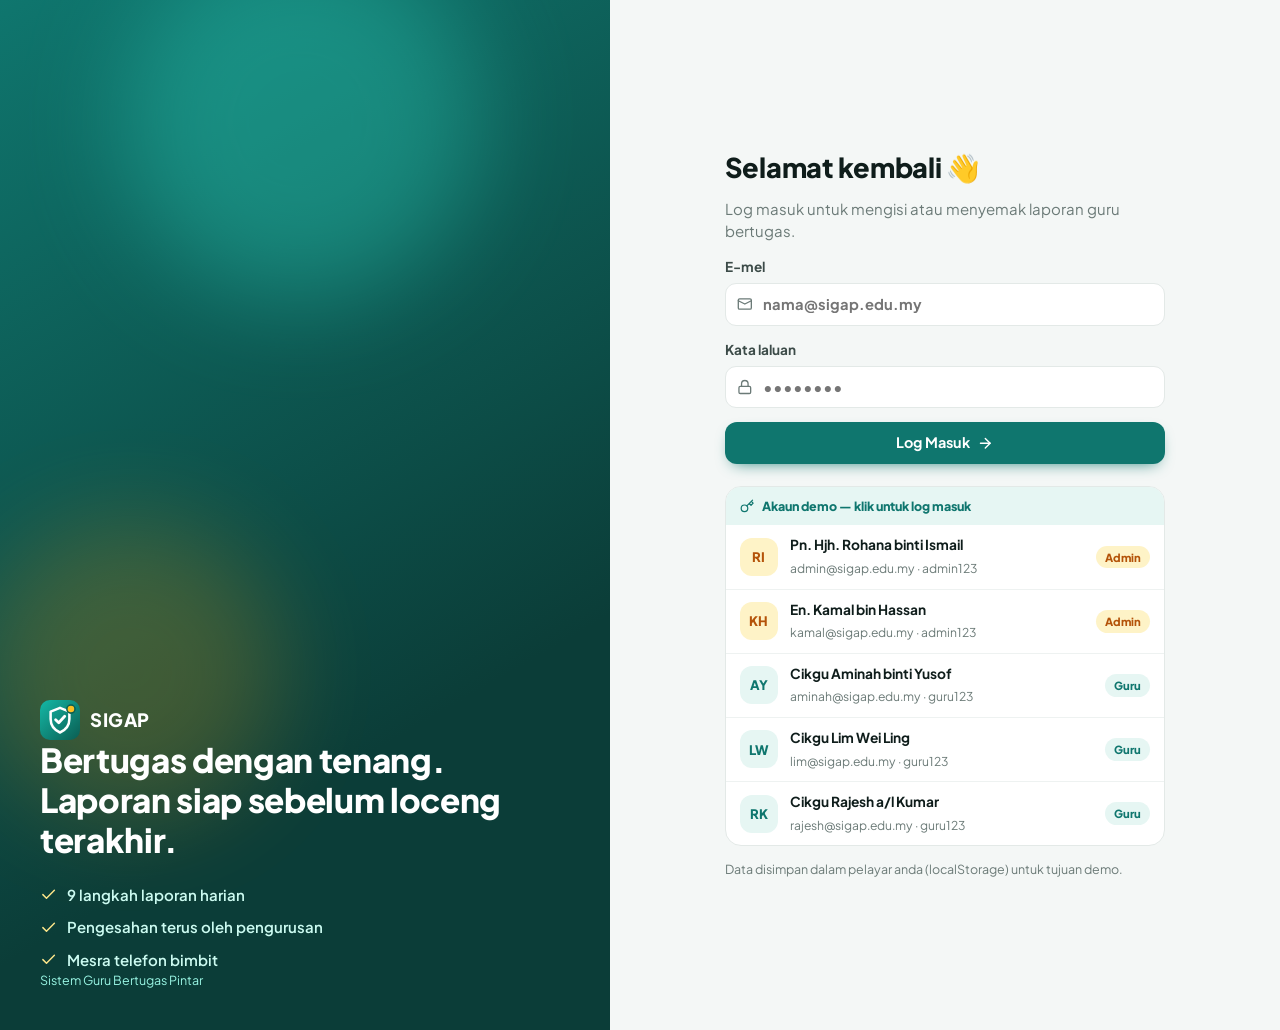
==== app.html @ 4aa81cdd "Bina SIGAP: sistem guru bertugas mingguan - Landing page dengan animasi (reveal, kiraan, tilt, marqu" ====
<!doctype html>
<html lang="ms">
<head>
  <meta charset="utf-8">
  <meta name="viewport" content="width=device-width, initial-scale=1, viewport-fit=cover">
  <title>Papan Pemuka · SIGAP</title>
  <meta name="theme-color" content="#0f766e">
  <link rel="icon" type="image/svg+xml" href="assets/img/favicon.svg">
  <link rel="preconnect" href="https://fonts.googleapis.com">
  <link rel="preconnect" href="https://fonts.gstatic.com" crossorigin>
  <link href="https://fonts.googleapis.com/css2?family=Plus+Jakarta+Sans:wght@400;500;600;700;800&display=swap" rel="stylesheet">
  <link rel="stylesheet" href="assets/css/app.css">
</head>
<body class="app">
  <aside class="sidebar" id="sidebar">
    <a href="#/dashboard" class="brand"><img src="assets/img/logo.svg" alt="" width="36" height="36"><span>SIGAP</span></a>
    <div class="school" id="schoolName"></div>
    <nav class="side-nav" id="sideNav" aria-label="Navigasi utama"></nav>
    <div class="side-user" id="sideUser"></div>
  </aside>

  <div class="main">
    <header class="topbar">
      <a href="#/dashboard" class="brand topbar-brand"><img src="assets/img/logo.svg" alt="" width="30" height="30"><span>SIGAP</span></a>
      <div class="topbar-title" id="pageTitle"></div>
      <div class="topbar-right">
        <span class="today-chip" id="todayChip"></span>
        <div class="menu-wrap">
          <button class="avatar-btn" id="avatarBtn" aria-haspopup="true" aria-expanded="false"></button>
          <div class="menu" id="userMenu" hidden></div>
        </div>
      </div>
    </header>
    <main class="view" id="view" tabindex="-1"></main>
  </div>

  <nav class="bottom-nav" id="bottomNav" aria-label="Navigasi mudah alih"></nav>

  <div class="modal-root" id="modalRoot" hidden></div>
  <div class="toasts" id="toasts" aria-live="polite"></div>

  <script src="assets/js/icons.js"></script>
  <script src="assets/js/data.js"></script>
  <script src="assets/js/app.js"></script>
</body>
</html>
---- assets/css/app.css ----
/* SIGAP — Papan pemuka & log masuk */
:root {
  --brand: #0f766e; --brand-2: #0d9488; --brand-soft: #e6f6f3; --brand-ink: #0b3d38;
  --accent: #f59e0b; --accent-soft: #fef3c7;
  --bg: #f4f7f6; --surface: #ffffff; --surface-2: #f8faf9; --line: #e3e9e7; --line-2: #eef2f1;
  --ink: #0f1d1b; --ink-2: #3c4b48; --muted: #6b7a77;
  --ok: #15803d; --ok-soft: #dcfce7; --warn: #b45309; --warn-soft: #fef3c7; --bad: #be123c; --bad-soft: #ffe4e6; --info: #1d4ed8; --info-soft: #dbeafe;
  --radius: 16px; --radius-sm: 10px;
  --shadow: 0 1px 2px rgba(16, 24, 40, .05), 0 6px 20px -8px rgba(16, 24, 40, .12);
  --shadow-lg: 0 24px 60px -20px rgba(16, 24, 40, .35);
  --ease: cubic-bezier(.2, .8, .2, 1);
  --side-w: 256px;
  color-scheme: light;
}
@media (prefers-color-scheme: dark) {
  :root:not([data-theme="light"]) {
    --brand: #2dd4bf; --brand-2: #5eead4; --brand-soft: #123a36; --brand-ink: #ccfbf1;
    --accent: #fbbf24; --accent-soft: #3b2c0a;
    --bg: #0b1211; --surface: #121b1a; --surface-2: #17211f; --line: #24312f; --line-2: #1c2826;
    --ink: #e7efed; --ink-2: #b9c6c3; --muted: #869490;
    --ok: #4ade80; --ok-soft: #12321f; --warn: #fbbf24; --warn-soft: #382a0c; --bad: #fb7185; --bad-soft: #3a1520; --info: #93c5fd; --info-soft: #172554;
    --shadow: 0 1px 2px rgba(0, 0, 0, .4), 0 6px 20px -8px rgba(0, 0, 0, .6);
    color-scheme: dark;
  }
}
* { box-sizing: border-box; }
html { -webkit-text-size-adjust: 100%; }
body { margin: 0; font-family: 'Plus Jakarta Sans', system-ui, -apple-system, Segoe UI, Roboto, sans-serif; background: var(--bg); color: var(--ink); line-height: 1.5; -webkit-font-smoothing: antialiased; font-size: 15px; }
a { color: inherit; text-decoration: none; }
h1, h2, h3, h4 { margin: 0; line-height: 1.2; letter-spacing: -.01em; }
p { margin: 0; }
.ic { width: 1.15em; height: 1.15em; flex: none; vertical-align: -.2em; }
.muted { color: var(--muted); }
.tiny { font-size: .78rem; }
.num { font-variant-numeric: tabular-nums; }
[hidden] { display: none !important; }

/* ---------- Butang ---------- */
.btn { display: inline-flex; align-items: center; justify-content: center; gap: .45em; font: inherit; font-weight: 700; font-size: .9rem; border-radius: 12px; padding: .62em 1.05em; border: 1px solid transparent; cursor: pointer; transition: transform .15s var(--ease), background .2s, box-shadow .2s, border-color .2s; white-space: nowrap; color: var(--ink); background: var(--surface); }
.btn:active { transform: scale(.97); }
.btn:disabled { opacity: .5; cursor: not-allowed; }
.btn-primary { background: var(--brand); color: #fff; box-shadow: 0 6px 16px -8px var(--brand); }
@media (prefers-color-scheme: dark) { :root:not([data-theme="light"]) .btn-primary { color: #04201d; } }
.btn-primary:hover:not(:disabled) { background: var(--brand-2); }
.btn-outline { border-color: var(--line); }
.btn-outline:hover { border-color: var(--brand); color: var(--brand); }
.btn-ghost { background: transparent; }
.btn-ghost:hover { background: var(--line-2); }
.btn-danger { background: var(--bad-soft); color: var(--bad); }
.btn-ok { background: var(--ok); color: #fff; }
.btn-sm { padding: .42em .75em; font-size: .82rem; border-radius: 10px; }
.btn-block { width: 100%; }
.btn-icon { padding: .5em; border-radius: 10px; }
.btn-icon .ic { width: 1.1em; height: 1.1em; }

/* ---------- Brand ---------- */
.brand { display: inline-flex; align-items: center; gap: 10px; font-weight: 800; font-size: 1.15rem; letter-spacing: .03em; }
.brand.light { color: #fff; }

/* ---------- Susun atur aplikasi ---------- */
.app { min-height: 100vh; }
.sidebar { position: fixed; inset: 0 auto 0 0; width: var(--side-w); background: var(--surface); border-right: 1px solid var(--line); padding: 20px 16px; display: flex; flex-direction: column; gap: 6px; z-index: 30; }
.sidebar .brand { padding: 4px 8px; }
.school { margin: 6px 8px 18px; font-size: .78rem; color: var(--muted); font-weight: 600; }
.side-nav { display: flex; flex-direction: column; gap: 4px; flex: 1; }
.side-nav a { display: flex; align-items: center; gap: 12px; padding: 10px 12px; border-radius: 12px; font-weight: 600; color: var(--ink-2); transition: background .2s, color .2s; position: relative; }
.side-nav a:hover { background: var(--line-2); color: var(--ink); }
.side-nav a.active { background: var(--brand-soft); color: var(--brand); }
.side-nav a.active::before { content: ''; position: absolute; left: -16px; top: 8px; bottom: 8px; width: 4px; border-radius: 0 4px 4px 0; background: var(--brand); }
.nav-badge { margin-left: auto; background: var(--accent); color: #2b1d02; font-size: .7rem; font-weight: 800; padding: 1px 7px; border-radius: 999px; }
.side-user { display: flex; align-items: center; gap: 10px; padding: 12px 8px 4px; border-top: 1px solid var(--line); }
.side-user .who { min-width: 0; flex: 1; }
.side-user b { display: block; font-size: .85rem; white-space: nowrap; overflow: hidden; text-overflow: ellipsis; }
.side-user small { color: var(--muted); font-size: .75rem; }

.main { margin-left: var(--side-w); min-height: 100vh; display: flex; flex-direction: column; }
.topbar { position: sticky; top: 0; z-index: 20; display: flex; align-items: center; gap: 16px; padding: 14px 28px; background: var(--bg); border-bottom: 1px solid transparent; }
.topbar.scrolled { border-bottom-color: var(--line); }
.topbar-brand { display: none; }
.topbar-title { font-weight: 800; font-size: 1.05rem; flex: 1; min-width: 0; white-space: nowrap; overflow: hidden; text-overflow: ellipsis; }
.topbar-right { display: flex; align-items: center; gap: 12px; }
.today-chip { font-size: .8rem; font-weight: 600; color: var(--muted); background: var(--surface); border: 1px solid var(--line); padding: 6px 12px; border-radius: 999px; }
.avatar { display: inline-grid; place-items: center; width: 38px; height: 38px; border-radius: 12px; background: var(--brand-soft); color: var(--brand); font-weight: 800; font-size: .82rem; flex: none; }
.avatar.av-admin { background: var(--accent-soft); color: var(--warn); }
.avatar.sm { width: 30px; height: 30px; font-size: .7rem; border-radius: 9px; }
.avatar-btn { border: 0; padding: 0; background: none; cursor: pointer; border-radius: 12px; }
.avatar-btn:focus-visible { outline: 2px solid var(--brand); outline-offset: 2px; }
.menu-wrap { position: relative; }
.menu { position: absolute; right: 0; top: calc(100% + 8px); width: 240px; background: var(--surface); border: 1px solid var(--line); border-radius: 14px; box-shadow: var(--shadow-lg); padding: 8px; animation: pop .18s var(--ease); }
.menu-head { padding: 8px 10px 10px; border-bottom: 1px solid var(--line); margin-bottom: 6px; }
.menu-head b { display: block; font-size: .88rem; }
.menu-head small { color: var(--muted); }
.menu a, .menu button { display: flex; width: 100%; align-items: center; gap: 10px; padding: 9px 10px; border-radius: 10px; font: inherit; font-weight: 600; font-size: .88rem; background: none; border: 0; color: var(--ink-2); cursor: pointer; text-align: left; }
.menu a:hover, .menu button:hover { background: var(--line-2); color: var(--ink); }
.menu .danger { color: var(--bad); }
@keyframes pop { from { opacity: 0; transform: translateY(-6px) scale(.98); } }

.view { padding: 8px 28px 48px; width: 100%; max-width: 1240px; outline: none; }
.view > * { animation: viewIn .35s var(--ease) both; }
@keyframes viewIn { from { opacity: 0; transform: translateY(8px); } }

.bottom-nav { display: none; }

/* ---------- Kepala halaman ---------- */
.page-head { display: flex; align-items: flex-end; justify-content: space-between; gap: 16px; flex-wrap: wrap; margin: 8px 0 22px; }
.page-head h1 { font-size: 1.55rem; font-weight: 800; }
.page-head p { color: var(--muted); margin-top: 4px; }
.page-actions { display: flex; gap: 8px; flex-wrap: wrap; }
.back-link { display: inline-flex; align-items: center; gap: 4px; color: var(--muted); font-weight: 600; font-size: .85rem; margin-bottom: 8px; }
.back-link:hover { color: var(--brand); }

/* ---------- Kad ---------- */
.card { background: var(--surface); border: 1px solid var(--line); border-radius: var(--radius); box-shadow: var(--shadow); }
.card-pad { padding: 20px; }
.card-head { display: flex; align-items: center; justify-content: space-between; gap: 12px; padding: 16px 20px; border-bottom: 1px solid var(--line); }
.card-head h2, .card-head h3 { font-size: 1rem; font-weight: 800; display: flex; align-items: center; gap: 8px; }
.card-head h2 .ic, .card-head h3 .ic { color: var(--brand); }
.card-body { padding: 16px 20px; }
.grid { display: grid; gap: 18px; }
.g-2 { grid-template-columns: repeat(2, minmax(0, 1fr)); }
.g-3 { grid-template-columns: repeat(3, minmax(0, 1fr)); }
.g-4 { grid-template-columns: repeat(4, minmax(0, 1fr)); }
.g-main { grid-template-columns: minmax(0, 1.6fr) minmax(0, 1fr); }
.stack { display: grid; gap: 18px; align-content: start; }

/* KPI */
.kpi { padding: 18px; display: flex; flex-direction: column; gap: 10px; position: relative; overflow: hidden; }
.kpi-top { display: flex; align-items: center; justify-content: space-between; }
.kpi-top span { font-size: .82rem; font-weight: 700; color: var(--muted); }
.kpi-ic { width: 36px; height: 36px; display: grid; place-items: center; border-radius: 11px; background: var(--brand-soft); color: var(--brand); }
.kpi-ic.warn { background: var(--warn-soft); color: var(--warn); }
.kpi-ic.bad { background: var(--bad-soft); color: var(--bad); }
.kpi-ic.info { background: var(--info-soft); color: var(--info); }
.kpi strong { font-size: 1.85rem; font-weight: 800; line-height: 1; font-variant-numeric: tabular-nums; }
.kpi small { color: var(--muted); font-size: .8rem; }

/* Hero kad guru */
.duty-hero { background: linear-gradient(135deg, #0f766e, #0b3d38); color: #fff; border: 0; position: relative; overflow: hidden; }
.duty-hero::after { content: ''; position: absolute; width: 320px; height: 320px; border-radius: 50%; background: radial-gradient(circle, rgba(45, 212, 191, .45), transparent 70%); top: -140px; right: -80px; pointer-events: none; }
.duty-hero .card-pad { position: relative; z-index: 1; }
.duty-hero h2 { font-size: 1.35rem; font-weight: 800; margin: 6px 0 4px; }
.duty-hero p { color: #ccfbf1; }
.duty-eyebrow { display: inline-flex; align-items: center; gap: 6px; font-size: .75rem; font-weight: 800; letter-spacing: .1em; text-transform: uppercase; color: #fde68a; }
.partners { display: flex; flex-wrap: wrap; gap: 8px; margin-top: 14px; }
.partner { display: inline-flex; align-items: center; gap: 8px; background: rgba(255, 255, 255, .12); border-radius: 999px; padding: 4px 12px 4px 4px; font-size: .8rem; font-weight: 600; }
.partner .avatar { background: rgba(255, 255, 255, .2); color: #fff; }
.days { display: grid; grid-template-columns: repeat(5, minmax(0, 1fr)); gap: 10px; margin-top: 20px; }
.day { background: rgba(255, 255, 255, .1); border: 1px solid rgba(255, 255, 255, .14); border-radius: 14px; padding: 12px; display: flex; flex-direction: column; gap: 8px; color: #fff; transition: transform .2s var(--ease), background .2s; min-width: 0; }
a.day:hover { transform: translateY(-3px); background: rgba(255, 255, 255, .18); }
.day.today { background: #fff; color: var(--ink); border-color: #fff; box-shadow: 0 10px 30px -10px rgba(0, 0, 0, .5); }
@media (prefers-color-scheme: dark) { :root:not([data-theme="light"]) .day.today { color: #0f1d1b; } }
.day-top { display: flex; justify-content: space-between; align-items: baseline; gap: 4px; }
.day-name { font-weight: 800; font-size: .9rem; }
.day-date { font-size: .75rem; opacity: .8; }
.day-act { margin-top: auto; font-size: .78rem; font-weight: 700; display: flex; align-items: center; gap: 4px; }
.day .status { align-self: flex-start; max-width: 100%; overflow: hidden; text-overflow: ellipsis; }
.day.locked { opacity: .55; }

/* ---------- Status chip ---------- */
.status { display: inline-flex; align-items: center; gap: 6px; font-size: .74rem; font-weight: 700; padding: 3px 10px; border-radius: 999px; white-space: nowrap; }
.status::before { content: ''; width: 6px; height: 6px; border-radius: 50%; background: currentColor; }
.s-ok { background: var(--ok-soft); color: var(--ok); }
.s-warn { background: var(--warn-soft); color: var(--warn); }
.s-bad { background: var(--bad-soft); color: var(--bad); }
.s-muted { background: var(--line-2); color: var(--ink-2); }
.s-ghost { background: transparent; color: var(--muted); border: 1px dashed var(--line); }
.duty-hero .s-ghost { color: #ccfbf1; border-color: rgba(255, 255, 255, .3); }
.tag { display: inline-flex; align-items: center; gap: 4px; font-size: .74rem; font-weight: 700; padding: 2px 9px; border-radius: 999px; background: var(--line-2); color: var(--ink-2); white-space: nowrap; }
.tag.brand { background: var(--brand-soft); color: var(--brand); }
.tag.warn { background: var(--warn-soft); color: var(--warn); }
.tag.bad { background: var(--bad-soft); color: var(--bad); }
.tag.ok { background: var(--ok-soft); color: var(--ok); }

/* ---------- Senarai ---------- */
.list { display: flex; flex-direction: column; }
.list-item { display: flex; align-items: center; gap: 12px; padding: 12px 20px; border-top: 1px solid var(--line-2); transition: background .15s; }
.list-item:first-child { border-top: 0; }
a.list-item:hover { background: var(--surface-2); }
.list-item .grow { flex: 1; min-width: 0; }
.list-item b { display: block; font-size: .9rem; }
.list-item small { color: var(--muted); font-size: .8rem; }
.date-box { width: 46px; flex: none; text-align: center; border-radius: 12px; background: var(--brand-soft); color: var(--brand); padding: 5px 0; line-height: 1.1; }
.date-box b { font-size: 1.1rem; display: block; }
.date-box small { font-size: .66rem; font-weight: 700; text-transform: uppercase; color: inherit; }
.empty { text-align: center; padding: 36px 20px; color: var(--muted); }
.empty .ic { width: 40px; height: 40px; padding: 9px; border-radius: 12px; background: var(--line-2); margin-bottom: 8px; }
.empty b { display: block; color: var(--ink); margin-bottom: 2px; }

/* ---------- Jadual ---------- */
.table-wrap { overflow-x: auto; }
table.t { width: 100%; border-collapse: collapse; font-size: .88rem; }
.t th { text-align: left; font-size: .74rem; text-transform: uppercase; letter-spacing: .05em; color: var(--muted); font-weight: 700; padding: 10px 14px; background: var(--surface-2); border-bottom: 1px solid var(--line); white-space: nowrap; }
.t td { padding: 11px 14px; border-bottom: 1px solid var(--line-2); vertical-align: middle; }
.t tr:last-child td { border-bottom: 0; }
.t tbody tr { transition: background .15s; }
.t tbody tr.clickable { cursor: pointer; }
.t tbody tr.clickable:hover { background: var(--surface-2); }
.t .r { text-align: right; }
.t tfoot td { font-weight: 800; background: var(--surface-2); border-top: 1px solid var(--line); }

/* ---------- Borang ---------- */
.form { display: grid; gap: 14px; }
.field { display: grid; gap: 6px; font-size: .85rem; font-weight: 700; color: var(--ink-2); min-width: 0; }
.field > span small { font-weight: 500; color: var(--muted); }
input, select, textarea { font: inherit; font-size: .92rem; color: var(--ink); background: var(--surface); border: 1px solid var(--line); border-radius: 11px; padding: .62em .8em; width: 100%; transition: border-color .2s, box-shadow .2s; min-width: 0; }
textarea { resize: vertical; min-height: 84px; }
input:focus, select:focus, textarea:focus { outline: none; border-color: var(--brand); box-shadow: 0 0 0 4px color-mix(in srgb, var(--brand) 18%, transparent); }
input[readonly] { background: var(--surface-2); color: var(--muted); }
input.invalid { border-color: var(--bad); box-shadow: 0 0 0 4px color-mix(in srgb, var(--bad) 15%, transparent); }
.input-ic { position: relative; }
.input-ic .ic { position: absolute; left: 12px; top: 50%; transform: translateY(-50%); color: var(--muted); }
.input-ic input { padding-left: 2.5em; }
.form-row { display: grid; gap: 12px; grid-template-columns: repeat(auto-fit, minmax(160px, 1fr)); }
.form-error { color: var(--bad); background: var(--bad-soft); padding: 10px 12px; border-radius: 10px; font-size: .85rem; font-weight: 600; }
.check { display: flex; gap: 12px; align-items: flex-start; padding: 14px 16px; border: 1px solid var(--line); border-radius: 12px; cursor: pointer; font-weight: 600; font-size: .9rem; background: var(--surface-2); }
.check input { width: 20px; height: 20px; flex: none; margin: 1px 0 0; accent-color: var(--brand); }
.check:has(input:checked) { border-color: var(--brand); background: var(--brand-soft); }
.search { position: relative; flex: 1; min-width: 180px; max-width: 320px; }
.search .ic { position: absolute; left: 11px; top: 50%; transform: translateY(-50%); color: var(--muted); }
.search input { padding-left: 2.3em; }
.filters { display: flex; gap: 8px; flex-wrap: wrap; align-items: center; margin-bottom: 14px; }
.chips { display: flex; gap: 6px; overflow-x: auto; scrollbar-width: none; padding-bottom: 2px; }
.chips::-webkit-scrollbar { display: none; }
.chip-btn { font: inherit; font-size: .82rem; font-weight: 700; padding: 7px 13px; border-radius: 999px; border: 1px solid var(--line); background: var(--surface); color: var(--ink-2); cursor: pointer; white-space: nowrap; }
.chip-btn.on { background: var(--ink); color: var(--surface); border-color: var(--ink); }
.chip-btn .cnt { opacity: .6; margin-left: 4px; }

/* Segmen */
.seg { display: inline-grid; grid-auto-flow: column; grid-auto-columns: 1fr; background: var(--line-2); border-radius: 11px; padding: 3px; gap: 3px; width: 100%; }
.seg label { position: relative; cursor: pointer; }
.seg input { position: absolute; opacity: 0; pointer-events: none; }
.seg span { display: block; text-align: center; padding: 7px 6px; border-radius: 9px; font-size: .8rem; font-weight: 700; color: var(--muted); transition: background .2s, color .2s; }
.seg input:checked + span { background: var(--surface); color: var(--ink); box-shadow: var(--shadow); }
.seg input:checked + span.v-ok { color: var(--ok); }
.seg input:checked + span.v-warn { color: var(--warn); }
.seg input:checked + span.v-bad { background: var(--bad); color: #fff; }
.seg input:focus-visible + span { outline: 2px solid var(--brand); }

/* ---------- Wizard ---------- */
.wiz-head { display: flex; justify-content: space-between; align-items: flex-start; gap: 12px; flex-wrap: wrap; margin-bottom: 18px; }
.wiz-head h1 { font-size: 1.45rem; font-weight: 800; }
.save-state { font-size: .8rem; color: var(--muted); display: inline-flex; align-items: center; gap: 6px; }
.save-state .dot { width: 8px; height: 8px; border-radius: 50%; background: var(--ok); }
.save-state.saving .dot { background: var(--accent); animation: blink .8s infinite; }
@keyframes blink { 50% { opacity: .3; } }
.wizard { display: grid; grid-template-columns: 260px minmax(0, 1fr); gap: 20px; align-items: start; }
.stepper { list-style: none; margin: 0; padding: 10px; position: sticky; top: 76px; }
.stepper li button { display: flex; align-items: center; gap: 12px; width: 100%; padding: 9px 10px; border: 0; background: none; font: inherit; font-weight: 600; font-size: .86rem; color: var(--ink-2); border-radius: 11px; cursor: pointer; text-align: left; }
.stepper li button:hover { background: var(--line-2); }
.stepper .sn { width: 28px; height: 28px; flex: none; border-radius: 9px; display: grid; place-items: center; font-size: .78rem; font-weight: 800; background: var(--line-2); color: var(--muted); transition: background .25s, color .25s; }
.stepper li.done .sn { background: var(--brand-soft); color: var(--brand); }
.stepper li.cur button { background: var(--brand-soft); color: var(--brand); }
.stepper li.cur .sn { background: var(--brand); color: #fff; }
.stepper .cnt { margin-left: auto; font-size: .72rem; color: var(--muted); font-weight: 700; }
.progress { height: 6px; background: var(--line-2); border-radius: 6px; overflow: hidden; margin: 6px 10px 12px; }
.progress span { display: block; height: 100%; background: linear-gradient(90deg, var(--brand), var(--accent)); border-radius: 6px; transition: width .4s var(--ease); }
.step-panel { min-height: 420px; display: flex; flex-direction: column; }
.step-panel .card-body { flex: 1; }
.step-title { display: flex; gap: 14px; align-items: center; padding: 20px; border-bottom: 1px solid var(--line); }
.step-title .sic { width: 46px; height: 46px; border-radius: 14px; background: var(--brand-soft); color: var(--brand); display: grid; place-items: center; flex: none; }
.step-title .sic .ic { width: 22px; height: 22px; }
.step-title small { color: var(--brand); font-weight: 800; font-size: .72rem; letter-spacing: .08em; text-transform: uppercase; }
.step-title h2 { font-size: 1.15rem; font-weight: 800; }
.step-title p { color: var(--muted); font-size: .85rem; }
.step-body { padding: 20px; display: grid; gap: 18px; animation: slideIn .3s var(--ease); }
.step-body.back { animation-name: slideBack; }
.step-body.still { animation: none; }
@keyframes slideIn { from { opacity: 0; transform: translateX(16px); } }
@keyframes slideBack { from { opacity: 0; transform: translateX(-16px); } }
.step-foot { display: flex; justify-content: space-between; gap: 10px; padding: 14px 20px; border-top: 1px solid var(--line); background: var(--surface-2); border-radius: 0 0 var(--radius) var(--radius); }
.step-foot .right { display: flex; gap: 8px; }
.mini-stats { display: grid; grid-template-columns: repeat(auto-fit, minmax(120px, 1fr)); gap: 10px; }
.mini { background: var(--surface-2); border: 1px solid var(--line); border-radius: 12px; padding: 12px 14px; }
.mini small { color: var(--muted); font-weight: 700; font-size: .74rem; display: block; }
.mini b { font-size: 1.35rem; font-weight: 800; font-variant-numeric: tabular-nums; }
.mini b.ok { color: var(--ok); } .mini b.bad { color: var(--bad); }

/* Baris boleh ulang */
.rows { display: grid; gap: 10px; }
.row-card { border: 1px solid var(--line); border-radius: 14px; padding: 14px; display: grid; gap: 10px; background: var(--surface-2); position: relative; animation: pop .25s var(--ease); }
.row-card .row-head { display: flex; align-items: center; justify-content: space-between; font-weight: 800; font-size: .8rem; color: var(--muted); }
.row-grid { display: grid; gap: 10px; grid-template-columns: repeat(auto-fit, minmax(150px, 1fr)); }
.row-grid .field { font-size: .76rem; }
.add-row { border: 1.5px dashed var(--line); background: transparent; border-radius: 14px; padding: 14px; font: inherit; font-weight: 700; color: var(--brand); cursor: pointer; display: flex; justify-content: center; align-items: center; gap: 8px; transition: border-color .2s, background .2s; }
.add-row:hover { border-color: var(--brand); background: var(--brand-soft); }
.none-note { display: flex; align-items: center; gap: 10px; padding: 14px; border-radius: 12px; background: var(--surface-2); color: var(--muted); font-size: .88rem; font-weight: 600; }

/* Kelas (kehadiran pelajar) */
.class-grid { display: grid; grid-template-columns: repeat(auto-fill, minmax(200px, 1fr)); gap: 10px; }
.class-card { border: 1px solid var(--line); border-radius: 14px; padding: 12px 14px; display: grid; grid-template-columns: 1fr auto; gap: 4px 10px; align-items: center; background: var(--surface); }
.class-card b { font-size: .92rem; }
.class-card small { color: var(--muted); font-size: .76rem; grid-column: 1; }
.class-card input { width: 76px; grid-row: span 2; grid-column: 2; text-align: center; font-weight: 800; font-variant-numeric: tabular-nums; }
.class-card .pbar { grid-column: 1 / -1; height: 4px; border-radius: 4px; background: var(--line-2); overflow: hidden; margin-top: 4px; }
.class-card .pbar span { display: block; height: 100%; background: var(--brand); transition: width .3s var(--ease); }
.class-card.warn .pbar span { background: var(--accent); }

/* Aspek sekitar */
.aspek-list { display: grid; gap: 10px; }
.aspek { border: 1px solid var(--line); border-radius: 14px; padding: 12px 14px; display: grid; grid-template-columns: minmax(0, 1fr) minmax(0, 300px); gap: 10px 16px; align-items: center; background: var(--surface); transition: border-color .2s, background .2s; }
.aspek b { font-size: .9rem; }
.aspek .note { grid-column: 1 / -1; }
.aspek.flag { border-color: color-mix(in srgb, var(--bad) 40%, transparent); background: color-mix(in srgb, var(--bad-soft) 45%, var(--surface)); }

/* Pengesahan / timeline */
.timeline { list-style: none; padding: 0; margin: 0; display: grid; gap: 0; }
.timeline li { display: grid; grid-template-columns: 32px 1fr; gap: 12px; position: relative; padding-bottom: 18px; }
.timeline li:last-child { padding-bottom: 0; }
.timeline li::before { content: ''; position: absolute; left: 15px; top: 30px; bottom: 0; width: 2px; background: var(--line); }
.timeline li:last-child::before { display: none; }
.tl-dot { width: 32px; height: 32px; border-radius: 50%; display: grid; place-items: center; background: var(--line-2); color: var(--muted); z-index: 1; }
.tl-dot .ic { width: 16px; height: 16px; }
.timeline li.done .tl-dot { background: var(--brand); color: #fff; }
.timeline li.bad .tl-dot { background: var(--bad); color: #fff; }
.timeline li.wait .tl-dot { background: var(--accent-soft); color: var(--warn); }
.timeline b { display: block; font-size: .9rem; }
.timeline small { color: var(--muted); }
.callout { border-radius: 14px; padding: 14px 16px; display: flex; gap: 12px; align-items: flex-start; font-size: .88rem; }
.callout .ic { margin-top: 2px; }
.callout b { display: block; }
.callout.bad { background: var(--bad-soft); color: var(--bad); }
.callout.ok { background: var(--ok-soft); color: var(--ok); }
.callout.warn { background: var(--warn-soft); color: var(--warn); }
.callout.info { background: var(--brand-soft); color: var(--brand); }
.callout p { color: var(--ink-2); margin-top: 2px; }

/* Tamat */
.finish { text-align: center; padding: 10px 0 4px; }
.finish-ic { width: 84px; height: 84px; margin: 0 auto 14px; border-radius: 50%; background: var(--brand-soft); color: var(--brand); display: grid; place-items: center; position: relative; }
.finish-ic .ic { width: 40px; height: 40px; }
.finish-ic.pop { animation: popin .6s var(--ease); }
.finish-ic.pop::after { content: ''; position: absolute; inset: -6px; border-radius: 50%; border: 3px solid var(--brand); animation: ripple 1.2s var(--ease) .2s both; }
@keyframes popin { 0% { transform: scale(.4); opacity: 0; } 60% { transform: scale(1.1); } }
@keyframes ripple { from { transform: scale(.8); opacity: 1; } to { transform: scale(1.5); opacity: 0; } }
.finish h2 { font-size: 1.3rem; font-weight: 800; }
.finish p { color: var(--muted); margin: 6px auto 0; max-width: 460px; }
.sum-grid { display: grid; grid-template-columns: repeat(auto-fill, minmax(180px, 1fr)); gap: 10px; }
.sum { display: flex; gap: 10px; align-items: center; border: 1px solid var(--line); border-radius: 14px; padding: 12px; text-align: left; background: var(--surface); }
.sum .si { width: 36px; height: 36px; border-radius: 10px; background: var(--brand-soft); color: var(--brand); display: grid; place-items: center; flex: none; }
.sum small { color: var(--muted); font-size: .74rem; display: block; font-weight: 700; }
.sum b { font-size: .95rem; }
.confetti { position: fixed; inset: 0; pointer-events: none; z-index: 90; overflow: hidden; }
.confetti i { position: absolute; top: -12px; width: 8px; height: 14px; border-radius: 2px; animation: fall 1.8s cubic-bezier(.3, .6, .4, 1) forwards; }
@keyframes fall { to { transform: translate(var(--x), 105vh) rotate(var(--r)); opacity: .2; } }

/* ---------- Lihat laporan ---------- */
.report-meta { display: grid; grid-template-columns: repeat(auto-fit, minmax(170px, 1fr)); gap: 12px; }
.meta small { color: var(--muted); font-size: .74rem; font-weight: 700; text-transform: uppercase; letter-spacing: .05em; display: block; }
.meta b { font-size: .92rem; }
.sec { break-inside: avoid; }
.sec .card-head .secn { width: 26px; height: 26px; border-radius: 8px; background: var(--brand); color: #fff; display: grid; place-items: center; font-size: .75rem; font-weight: 800; }
.kv { display: grid; grid-template-columns: repeat(auto-fit, minmax(130px, 1fr)); gap: 10px; margin-bottom: 12px; }
.note-box { background: var(--surface-2); border-left: 3px solid var(--brand); padding: 10px 12px; border-radius: 0 10px 10px 0; font-size: .88rem; color: var(--ink-2); margin-top: 10px; }
.verify-box { border: 2px solid var(--brand); border-radius: var(--radius); padding: 18px; display: grid; gap: 12px; background: var(--brand-soft); }
.verify-box h3 { font-size: 1rem; font-weight: 800; display: flex; gap: 8px; align-items: center; }
.verify-actions { display: flex; gap: 8px; flex-wrap: wrap; }
.print-only { display: none; }

/* ---------- Carta ---------- */
.chart { position: relative; }
.chart svg { display: block; width: 100%; height: auto; overflow: visible; }
.chart .grid-l { stroke: var(--line); stroke-width: 1; }
.chart .axis-t { fill: var(--muted); font-size: 11px; font-family: inherit; }
.chart .ln { fill: none; stroke: var(--brand); stroke-width: 2; stroke-linejoin: round; stroke-linecap: round; }
.chart .area { fill: url(#areaGrad); }
.chart .pt { fill: var(--surface); stroke: var(--brand); stroke-width: 2; }
.chart .pt.on { fill: var(--brand); }
.chart .xhair { stroke: var(--muted); stroke-dasharray: 3 3; }
.chart .hit { fill: transparent; cursor: crosshair; }
.chart .draw { stroke-dasharray: var(--len); stroke-dashoffset: var(--len); animation: draw 1.2s var(--ease) forwards; }
@keyframes draw { to { stroke-dashoffset: 0; } }
.tooltip { position: absolute; pointer-events: none; background: var(--ink); color: var(--surface); padding: 7px 10px; border-radius: 9px; font-size: .78rem; font-weight: 600; white-space: nowrap; transform: translate(-50%, calc(-100% - 12px)); box-shadow: var(--shadow-lg); z-index: 5; }
.tooltip b { font-size: .9rem; display: block; }
.hbars { display: grid; gap: 12px; }
.hbar { display: grid; grid-template-columns: minmax(0, 1fr) auto; gap: 4px 10px; font-size: .85rem; font-weight: 600; }
.hbar .track { grid-column: 1 / -1; height: 8px; background: var(--line-2); border-radius: 6px; overflow: hidden; }
.hbar .fill { height: 100%; background: var(--brand); border-radius: 0 4px 4px 0; width: 0; transition: width .9s var(--ease); }
.hbar b { font-variant-numeric: tabular-nums; }

/* ---------- Modal & toast ---------- */
.modal-root { position: fixed; inset: 0; z-index: 80; display: grid; place-items: center; padding: 16px; background: rgba(8, 15, 14, .5); backdrop-filter: blur(3px); animation: fade .2s; }
@keyframes fade { from { opacity: 0; } }
.modal { width: min(560px, 100%); max-height: calc(100vh - 32px); overflow: auto; background: var(--surface); border-radius: 20px; box-shadow: var(--shadow-lg); animation: pop .25s var(--ease); }
.modal-head { display: flex; justify-content: space-between; align-items: center; padding: 18px 20px; border-bottom: 1px solid var(--line); position: sticky; top: 0; background: var(--surface); z-index: 1; }
.modal-head h3 { font-size: 1.05rem; font-weight: 800; }
.modal-body { padding: 20px; }
.modal-foot { display: flex; justify-content: flex-end; gap: 8px; padding: 14px 20px; border-top: 1px solid var(--line); position: sticky; bottom: 0; background: var(--surface); }
.pick-list { display: grid; gap: 6px; max-height: 260px; overflow: auto; }
.pick { display: flex; align-items: center; gap: 10px; padding: 8px 10px; border: 1px solid var(--line); border-radius: 12px; cursor: pointer; font-size: .88rem; font-weight: 600; }
.pick input { width: 18px; height: 18px; accent-color: var(--brand); flex: none; }
.pick:has(input:checked) { border-color: var(--brand); background: var(--brand-soft); }
.pick small { color: var(--muted); font-weight: 500; display: block; }
.toasts { position: fixed; right: 20px; bottom: 20px; display: grid; gap: 8px; z-index: 95; }
.toast { display: flex; align-items: center; gap: 10px; background: var(--ink); color: var(--surface); padding: 12px 16px; border-radius: 14px; box-shadow: var(--shadow-lg); font-weight: 600; font-size: .88rem; animation: toastIn .3s var(--ease); max-width: 360px; }
.toast.ok .ic { color: #4ade80; } .toast.bad .ic { color: #fb7185; }
.toast.out { animation: toastOut .25s forwards; }
@keyframes toastIn { from { opacity: 0; transform: translateY(12px); } }
@keyframes toastOut { to { opacity: 0; transform: translateY(12px); } }

/* ---------- Log masuk ---------- */
.auth { display: grid; grid-template-columns: minmax(0, 1fr) minmax(0, 1.1fr); min-height: 100vh; background: var(--surface); }
.auth-side { position: relative; overflow: hidden; background: linear-gradient(150deg, #0f766e, #0b3d38 70%); color: #fff; padding: 40px; display: flex; flex-direction: column; justify-content: space-between; }
.a-blob { position: absolute; border-radius: 50%; filter: blur(50px); animation: drift 16s ease-in-out infinite alternate; }
.a1 { width: 360px; height: 360px; background: #2dd4bf; opacity: .35; top: -100px; right: -80px; }
.a2 { width: 300px; height: 300px; background: #f59e0b; opacity: .22; bottom: -120px; left: -60px; animation-delay: -7s; }
@keyframes drift { 50% { transform: translate(30px, -20px) scale(1.08); } 100% { transform: translate(-20px, 20px) scale(.95); } }
.auth-side > * { position: relative; }
.auth-quote h2 { font-size: clamp(1.6rem, 2.6vw, 2.3rem); font-weight: 800; max-width: 14em; line-height: 1.2; }
.auth-quote ul { list-style: none; padding: 0; margin: 24px 0 0; display: grid; gap: 10px; color: #ccfbf1; font-weight: 600; }
.auth-quote li { display: flex; align-items: center; gap: 10px; }
.auth-quote .ic { color: #fde68a; }
.auth-side small { color: #99f6e4; }
.auth-main { display: grid; place-items: center; padding: 32px 20px; background: var(--bg); }
.auth-card { width: min(440px, 100%); display: grid; gap: 14px; animation: viewIn .5s var(--ease); }
.auth-card h1 { font-size: 1.7rem; font-weight: 800; }
.auth-brand-m { display: none; margin-bottom: 8px; }
.shake { animation: shake .4s; }
@keyframes shake { 20%, 60% { transform: translateX(-6px); } 40%, 80% { transform: translateX(6px); } }
.demo-box { margin-top: 8px; border: 1px solid var(--line); border-radius: 16px; background: var(--surface); overflow: hidden; }
.demo-head { padding: 10px 14px; font-size: .78rem; font-weight: 800; color: var(--brand); background: var(--brand-soft); display: flex; align-items: center; gap: 8px; }
.demo-list { display: grid; }
.demo-item { display: flex; align-items: center; gap: 12px; padding: 10px 14px; border: 0; border-top: 1px solid var(--line-2); background: none; font: inherit; color: inherit; text-align: left; cursor: pointer; transition: background .15s; }
.demo-item:first-child { border-top: 0; }
.demo-item:hover { background: var(--surface-2); }
.demo-txt { flex: 1; min-width: 0; }
.demo-txt b { display: block; font-size: .86rem; white-space: nowrap; overflow: hidden; text-overflow: ellipsis; }
.demo-txt small { color: var(--muted); font-size: .76rem; }
.role-tag { font-size: .7rem; font-weight: 800; padding: 3px 9px; border-radius: 999px; background: var(--brand-soft); color: var(--brand); }
.role-tag.admin { background: var(--accent-soft); color: var(--warn); }

/* ---------- Responsif ---------- */
@media (max-width: 1100px) {
  .g-4 { grid-template-columns: repeat(2, minmax(0, 1fr)); }
  .g-main { grid-template-columns: minmax(0, 1fr); }
  .wizard { grid-template-columns: minmax(0, 1fr); }
  .stepper { position: static; display: flex; overflow-x: auto; gap: 4px; padding: 8px; scrollbar-width: none; scroll-snap-type: x mandatory; }
  .stepper::-webkit-scrollbar { display: none; }
  .stepper li { flex: none; scroll-snap-align: center; }
  .stepper li button { flex-direction: column; gap: 4px; padding: 8px 6px; width: 74px; font-size: .68rem; text-align: center; }
  .stepper .cnt, .stepper .lbl-long { display: none; }
  .wiz-progress { display: none; }
}
@media (max-width: 900px) {
  .sidebar { display: none; }
  .main { margin-left: 0; }
  .topbar { padding: 10px 16px; }
  .topbar-brand { display: inline-flex; font-size: 1.05rem; }
  .topbar-title { display: none; }
  .topbar-right { margin-left: auto; }
  .view { padding: 4px 16px calc(96px + env(safe-area-inset-bottom)); }
  .bottom-nav { display: flex; position: fixed; left: 0; right: 0; bottom: 0; z-index: 40; background: color-mix(in srgb, var(--surface) 92%, transparent); backdrop-filter: blur(12px); border-top: 1px solid var(--line); padding: 6px 6px calc(6px + env(safe-area-inset-bottom)); justify-content: space-around; }
  .bottom-nav a { flex: 1; display: flex; flex-direction: column; align-items: center; gap: 3px; padding: 6px 2px; font-size: .66rem; font-weight: 700; color: var(--muted); border-radius: 12px; position: relative; min-width: 0; }
  .bottom-nav a .ic { width: 22px; height: 22px; transition: transform .2s var(--ease); }
  .bottom-nav a.active { color: var(--brand); }
  .bottom-nav a.active .ic { transform: translateY(-2px); }
  .bottom-nav a.active::after { content: ''; position: absolute; top: -7px; width: 24px; height: 3px; border-radius: 0 0 3px 3px; background: var(--brand); }
  .bottom-nav .nav-badge { position: absolute; top: 0; left: 55%; margin: 0; font-size: .6rem; padding: 0 5px; }
  .toasts { left: 16px; right: 16px; bottom: calc(84px + env(safe-area-inset-bottom)); }
  .toast { max-width: none; }
  .auth { grid-template-columns: 1fr; }
  .auth-side { display: none; }
  .auth-brand-m { display: inline-flex; }
  .today-chip { display: none; }
}
@media (max-width: 640px) {
  body { font-size: 14.5px; }
  .g-2, .g-3 { grid-template-columns: minmax(0, 1fr); }
  .g-4 { gap: 10px; }
  .kpi { padding: 14px; }
  .kpi strong { font-size: 1.5rem; }
  .page-head h1 { font-size: 1.3rem; }
  .page-head { margin-bottom: 16px; }
  .days { grid-template-columns: repeat(5, minmax(96px, 1fr)); overflow-x: auto; scroll-snap-type: x mandatory; scrollbar-width: none; margin-inline: -20px; padding: 4px 20px 6px; }
  .days::-webkit-scrollbar { display: none; }
  .day { scroll-snap-align: start; }
  .card-head, .card-body, .step-body, .step-title { padding-left: 16px; padding-right: 16px; }
  .list-item { padding-left: 16px; padding-right: 16px; }
  .step-foot { padding: 12px 16px; position: sticky; bottom: calc(66px + env(safe-area-inset-bottom)); z-index: 5; border-radius: 0; }
  .step-foot .btn { padding: .62em .8em; }
  .step-foot .hide-m { display: none; }
  .aspek { grid-template-columns: 1fr; }
  /* Jadual → kad */
  table.t.stack-m thead { display: none; }
  table.t.stack-m, .t.stack-m tbody, .t.stack-m tr, .t.stack-m td { display: block; width: 100%; }
  .t.stack-m tr { padding: 12px 16px; border-bottom: 1px solid var(--line-2); }
  .t.stack-m td { border: 0; padding: 3px 0; display: flex; justify-content: space-between; gap: 12px; text-align: right; }
  .t.stack-m td::before { content: attr(data-label); font-size: .74rem; font-weight: 700; color: var(--muted); text-align: left; text-transform: uppercase; letter-spacing: .04em; }
  .t.stack-m td.t-main { display: block; text-align: left; padding-bottom: 6px; }
  .t.stack-m td.t-main::before { display: none; }
  .t.stack-m tfoot { display: block; }
  .t.stack-m tfoot tr { display: flex; justify-content: space-between; }
  .t.stack-m tfoot td { width: auto; }
  .modal-root { place-items: end center; padding: 0; }
  .modal { border-radius: 20px 20px 0 0; max-height: 92vh; animation: sheet .3s var(--ease); }
  @keyframes sheet { from { transform: translateY(40px); opacity: 0; } }
}

/* ---------- Cetak ---------- */
@media print {
  :root { --bg: #fff; --surface: #fff; --shadow: none; }
  body { font-size: 11pt; background: #fff; color: #000; }
  .sidebar, .topbar, .bottom-nav, .no-print, .toasts, .verify-box { display: none !important; }
  .main { margin: 0; }
  .view { padding: 0; max-width: none; }
  .view > * { animation: none; }
  .card { box-shadow: none; border-color: #bbb; break-inside: avoid; margin-bottom: 10px; }
  .grid { gap: 10px; }
  .print-only { display: block; }
  .t th { background: #eee; }
  table.t.stack-m thead { display: table-header-group; }
}
@media (prefers-reduced-motion: reduce) {
  *, *::before, *::after { animation-duration: .01ms !important; animation-iteration-count: 1 !important; transition-duration: .01ms !important; }
}
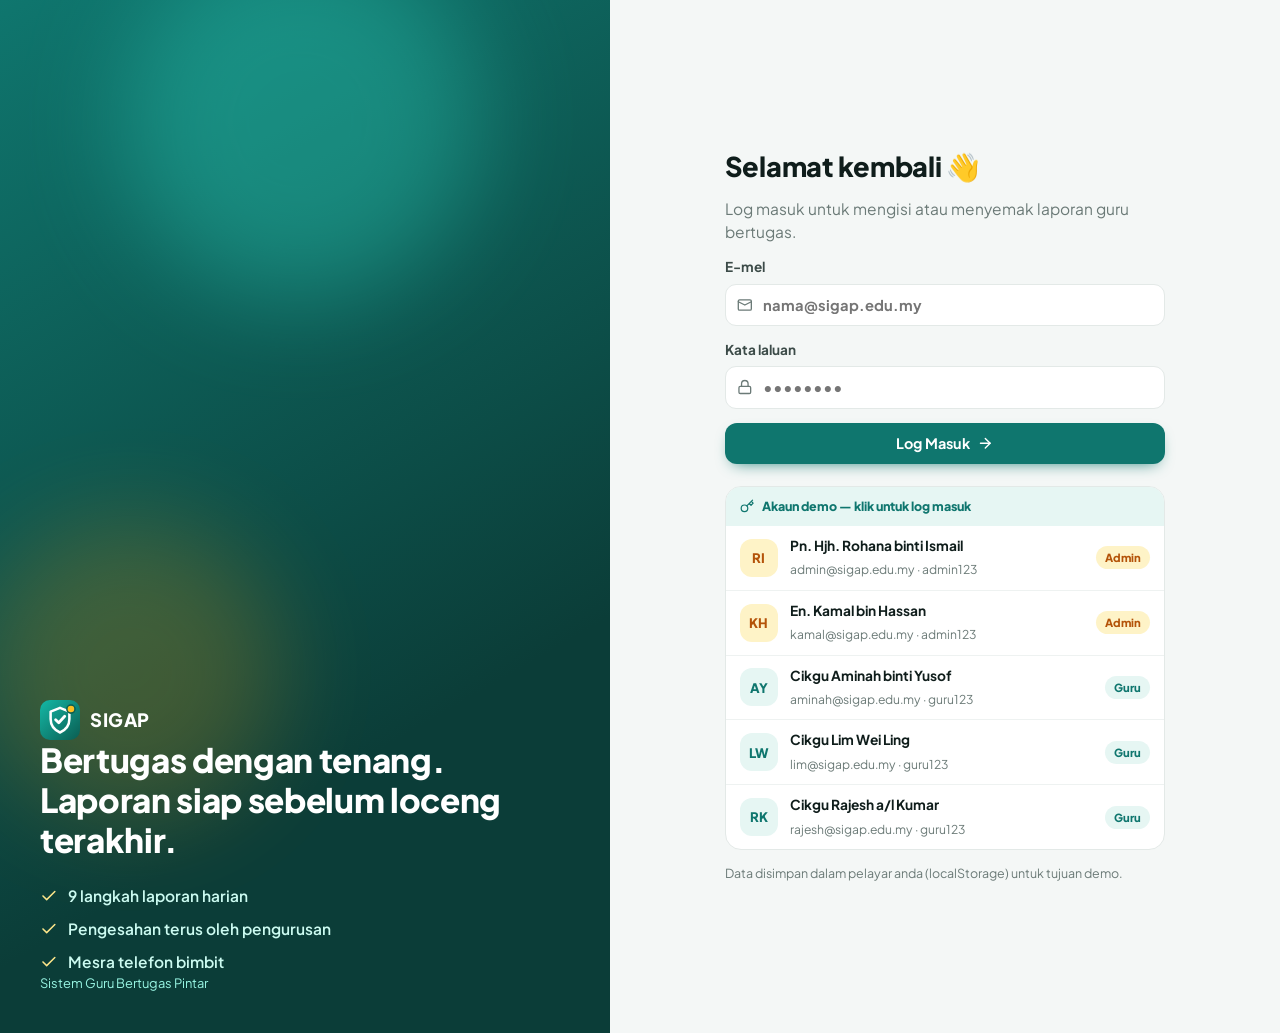
==== commit 896f3e3f: "Kelas guru, senarai pelajar, simpan progres & sambung sesi - Setiap guru urus 2-3 kelas; kehadiran, " ====
--- a/app.html
+++ b/app.html
@@ -25,6 +25,7 @@
       <div class="topbar-title" id="pageTitle"></div>
       <div class="topbar-right">
         <span class="today-chip" id="todayChip"></span>
+        <span class="mode-chip" id="modeChip"></span>
         <div class="menu-wrap">
           <button class="avatar-btn" id="avatarBtn" aria-haspopup="true" aria-expanded="false"></button>
           <div class="menu" id="userMenu" hidden></div>
--- a/assets/css/app.css
+++ b/assets/css/app.css
@@ -12,20 +12,32 @@
   --side-w: 256px;
   color-scheme: light;
 }
-@media (prefers-color-scheme: dark) {
-  :root:not([data-theme="light"]) {
-    --brand: #2dd4bf; --brand-2: #5eead4; --brand-soft: #123a36; --brand-ink: #ccfbf1;
-    --accent: #fbbf24; --accent-soft: #3b2c0a;
-    --bg: #0b1211; --surface: #121b1a; --surface-2: #17211f; --line: #24312f; --line-2: #1c2826;
-    --ink: #e7efed; --ink-2: #b9c6c3; --muted: #869490;
-    --ok: #4ade80; --ok-soft: #12321f; --warn: #fbbf24; --warn-soft: #382a0c; --bad: #fb7185; --bad-soft: #3a1520; --info: #93c5fd; --info-soft: #172554;
-    --shadow: 0 1px 2px rgba(0, 0, 0, .4), 0 6px 20px -8px rgba(0, 0, 0, .6);
-    color-scheme: dark;
-  }
-}
+/* Tema pentadbir — indigo, supaya jelas berbeza daripada papan pemuka guru (teal) */
+body.role-admin {
+  --brand: #4338ca; --brand-2: #4f46e5; --brand-soft: #eef0ff; --brand-ink: #1e1b4b;
+  --bg: #f4f5fb; --surface-2: #f8f9fd; --line: #e3e5f0; --line-2: #eef0f7;
+}
+body.role-admin .sidebar { background: linear-gradient(180deg, #1e1b4b, #312e81); border-right: 0; color: #e0e7ff; }
+body.role-admin .sidebar .school { color: #a5b4fc; }
+body.role-admin .side-nav a { color: #c7d2fe; }
+body.role-admin .side-nav a:hover { background: rgba(255,255,255,.08); color: #fff; }
+body.role-admin .side-nav a.active { background: rgba(255,255,255,.14); color: #fff; }
+body.role-admin .side-nav a.active::before { background: #fbbf24; }
+body.role-admin .side-user { border-top-color: rgba(255,255,255,.14); }
+body.role-admin .side-user small { color: #a5b4fc; }
+body.role-admin .side-user .btn-ghost { color: #c7d2fe; }
+body.role-admin .side-user .btn-ghost:hover { background: rgba(255,255,255,.1); }
+.role-pill { display: inline-flex; align-items: center; gap: 6px; margin: 0 8px 12px; padding: 5px 11px; border-radius: 999px; font-size: .72rem; font-weight: 800; letter-spacing: .06em; text-transform: uppercase; align-self: flex-start; }
+.role-pill.guru { background: var(--brand-soft); color: var(--brand); }
+.role-pill.admin { background: #fbbf24; color: #1e1b4b; }
+.mode-chip { font-size: .72rem; font-weight: 800; letter-spacing: .05em; text-transform: uppercase; padding: 5px 10px; border-radius: 999px; }
+.mode-chip.guru { background: var(--brand-soft); color: var(--brand); }
+.mode-chip.admin { background: #1e1b4b; color: #fde68a; }
+.admin-hero { background: linear-gradient(135deg, #312e81, #1e1b4b); color: #fff; border: 0; }
+.admin-hero p { color: #c7d2fe; }
 * { box-sizing: border-box; }
 html { -webkit-text-size-adjust: 100%; }
-body { margin: 0; font-family: 'Plus Jakarta Sans', system-ui, -apple-system, Segoe UI, Roboto, sans-serif; background: var(--bg); color: var(--ink); line-height: 1.5; -webkit-font-smoothing: antialiased; font-size: 15px; }
+body { margin: 0; font-family: 'Plus Jakarta Sans', system-ui, -apple-system, Segoe UI, Roboto, sans-serif; background: var(--bg); color: var(--ink); line-height: 1.5; -webkit-font-smoothing: antialiased; font-size: 15.5px; }
 a { color: inherit; text-decoration: none; }
 h1, h2, h3, h4 { margin: 0; line-height: 1.2; letter-spacing: -.01em; }
 p { margin: 0; }
@@ -40,7 +52,6 @@
 .btn:active { transform: scale(.97); }
 .btn:disabled { opacity: .5; cursor: not-allowed; }
 .btn-primary { background: var(--brand); color: #fff; box-shadow: 0 6px 16px -8px var(--brand); }
-@media (prefers-color-scheme: dark) { :root:not([data-theme="light"]) .btn-primary { color: #04201d; } }
 .btn-primary:hover:not(:disabled) { background: var(--brand-2); }
 .btn-outline { border-color: var(--line); }
 .btn-outline:hover { border-color: var(--brand); color: var(--brand); }
@@ -148,7 +159,6 @@
 .day { background: rgba(255, 255, 255, .1); border: 1px solid rgba(255, 255, 255, .14); border-radius: 14px; padding: 12px; display: flex; flex-direction: column; gap: 8px; color: #fff; transition: transform .2s var(--ease), background .2s; min-width: 0; }
 a.day:hover { transform: translateY(-3px); background: rgba(255, 255, 255, .18); }
 .day.today { background: #fff; color: var(--ink); border-color: #fff; box-shadow: 0 10px 30px -10px rgba(0, 0, 0, .5); }
-@media (prefers-color-scheme: dark) { :root:not([data-theme="light"]) .day.today { color: #0f1d1b; } }
 .day-top { display: flex; justify-content: space-between; align-items: baseline; gap: 4px; }
 .day-name { font-weight: 800; font-size: .9rem; }
 .day-date { font-size: .75rem; opacity: .8; }
@@ -295,6 +305,40 @@
 .class-card .pbar span { display: block; height: 100%; background: var(--brand); transition: width .3s var(--ease); }
 .class-card.warn .pbar span { background: var(--accent); }
 
+/* Kehadiran pelajar mengikut nama */
+.att-list { display: grid; gap: 14px; }
+.att { border: 1px solid var(--line); border-radius: 16px; background: var(--surface); overflow: hidden; }
+.att.ok { border-color: color-mix(in srgb, var(--ok) 45%, var(--line)); }
+.att-head { display: flex; align-items: center; gap: 12px; padding: 14px 16px; background: var(--surface-2); border-bottom: 1px solid var(--line); flex-wrap: wrap; }
+.att-head b { font-size: 1.05rem; }
+.att-head .grow { flex: 1; min-width: 140px; }
+.att-head small { display: block; color: var(--muted); font-weight: 600; }
+.att-count { font-size: 1.25rem; font-weight: 800; font-variant-numeric: tabular-nums; }
+.att-hint { padding: 10px 16px 0; font-size: .85rem; color: var(--muted); font-weight: 600; }
+.stu-grid { display: grid; grid-template-columns: repeat(auto-fill, minmax(210px, 1fr)); gap: 8px; padding: 12px 16px; }
+.stu { display: flex; align-items: center; gap: 10px; text-align: left; font: inherit; font-size: .92rem; font-weight: 600; padding: 11px 12px; min-height: 48px; border-radius: 12px; border: 1.5px solid var(--line); background: var(--surface); color: var(--ink); cursor: pointer; transition: background .15s, border-color .15s; }
+.stu .mk { width: 24px; height: 24px; border-radius: 7px; flex: none; display: grid; place-items: center; background: var(--ok-soft); color: var(--ok); }
+.stu .mk .ic { width: 15px; height: 15px; }
+.stu.abs { border-color: var(--bad); background: var(--bad-soft); color: var(--bad); }
+.stu.abs .mk { background: var(--bad); color: #fff; }
+.att-foot { padding: 0 16px 14px; }
+.att-foot .check { padding: 12px 14px; }
+
+/* Sambung sesi */
+.resume { display: flex; align-items: center; gap: 14px; padding: 16px 18px; border-radius: 16px; background: var(--accent-soft); border: 1.5px solid #fcd34d; flex-wrap: wrap; }
+.resume .ic-big { width: 44px; height: 44px; border-radius: 12px; background: #fbbf24; color: #3b2a00; display: grid; place-items: center; flex: none; }
+.resume .grow { flex: 1; min-width: 200px; }
+.resume b { display: block; font-size: 1rem; }
+.resume small { color: var(--ink-2); font-weight: 600; }
+
+/* Kelas & pelajar (admin) */
+.cls-card .card-head { flex-wrap: wrap; }
+.stu-row { display: flex; align-items: center; gap: 10px; padding: 9px 20px; border-top: 1px solid var(--line-2); font-weight: 600; font-size: .9rem; }
+.stu-row .n { width: 26px; color: var(--muted); font-variant-numeric: tabular-nums; font-size: .8rem; }
+.stu-row .grow { flex: 1; min-width: 0; }
+.add-stu { display: flex; gap: 8px; padding: 12px 20px 16px; border-top: 1px solid var(--line-2); }
+.chip-list { display: flex; gap: 6px; flex-wrap: wrap; }
+
 /* Aspek sekitar */
 .aspek-list { display: grid; gap: 10px; }
 .aspek { border: 1px solid var(--line); border-radius: 14px; padding: 12px 14px; display: grid; grid-template-columns: minmax(0, 1fr) minmax(0, 300px); gap: 10px 16px; align-items: center; background: var(--surface); transition: border-color .2s, background .2s; }
@@ -355,6 +399,7 @@
 .verify-box h3 { font-size: 1rem; font-weight: 800; display: flex; gap: 8px; align-items: center; }
 .verify-actions { display: flex; gap: 8px; flex-wrap: wrap; }
 .print-only { display: none; }
+.show-m { display: none; }
 
 /* ---------- Carta ---------- */
 .chart { position: relative; }
@@ -461,9 +506,11 @@
   .auth-side { display: none; }
   .auth-brand-m { display: inline-flex; }
   .today-chip { display: none; }
+  body.role-admin .topbar { background: #1e1b4b; color: #fff; }
+  body.role-admin .topbar .brand { color: #fff; }
 }
 @media (max-width: 640px) {
-  body { font-size: 14.5px; }
+  body { font-size: 15px; }
   .g-2, .g-3 { grid-template-columns: minmax(0, 1fr); }
   .g-4 { gap: 10px; }
   .kpi { padding: 14px; }
@@ -478,6 +525,9 @@
   .step-foot { padding: 12px 16px; position: sticky; bottom: calc(66px + env(safe-area-inset-bottom)); z-index: 5; border-radius: 0; }
   .step-foot .btn { padding: .62em .8em; }
   .step-foot .hide-m { display: none; }
+  .step-foot .show-m { display: inline; }
+  .stu-grid { grid-template-columns: minmax(0, 1fr); }
+  .step-foot .right { gap: 6px; }
   .aspek { grid-template-columns: 1fr; }
   /* Jadual → kad */
   table.t.stack-m thead { display: none; }
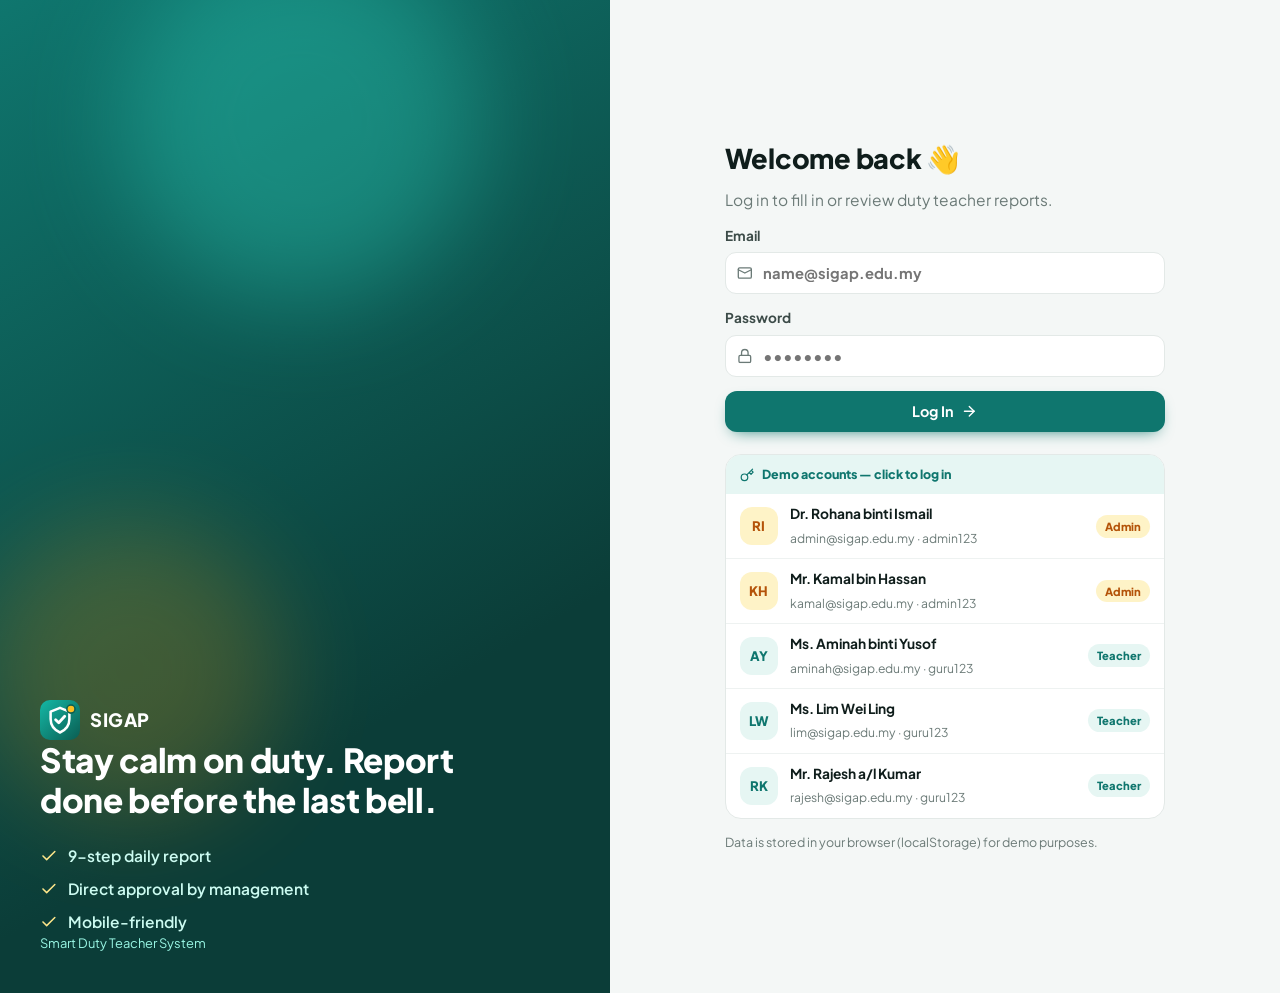
==== commit 46a9f106: "English version for private & international schools Translate all UI text, sample data and docs to E" ====
--- a/app.html
+++ b/app.html
@@ -1,9 +1,9 @@
 <!doctype html>
-<html lang="ms">
+<html lang="en">
 <head>
   <meta charset="utf-8">
   <meta name="viewport" content="width=device-width, initial-scale=1, viewport-fit=cover">
-  <title>Papan Pemuka · SIGAP</title>
+  <title>Dashboard · SIGAP</title>
   <meta name="theme-color" content="#0f766e">
   <link rel="icon" type="image/svg+xml" href="assets/img/favicon.svg">
   <link rel="preconnect" href="https://fonts.googleapis.com">
@@ -15,7 +15,7 @@
   <aside class="sidebar" id="sidebar">
     <a href="#/dashboard" class="brand"><img src="assets/img/logo.svg" alt="" width="36" height="36"><span>SIGAP</span></a>
     <div class="school" id="schoolName"></div>
-    <nav class="side-nav" id="sideNav" aria-label="Navigasi utama"></nav>
+    <nav class="side-nav" id="sideNav" aria-label="Main navigation"></nav>
     <div class="side-user" id="sideUser"></div>
   </aside>
 
@@ -35,7 +35,7 @@
     <main class="view" id="view" tabindex="-1"></main>
   </div>
 
-  <nav class="bottom-nav" id="bottomNav" aria-label="Navigasi mudah alih"></nav>
+  <nav class="bottom-nav" id="bottomNav" aria-label="Mobile navigation"></nav>
 
   <div class="modal-root" id="modalRoot" hidden></div>
   <div class="toasts" id="toasts" aria-live="polite"></div>
